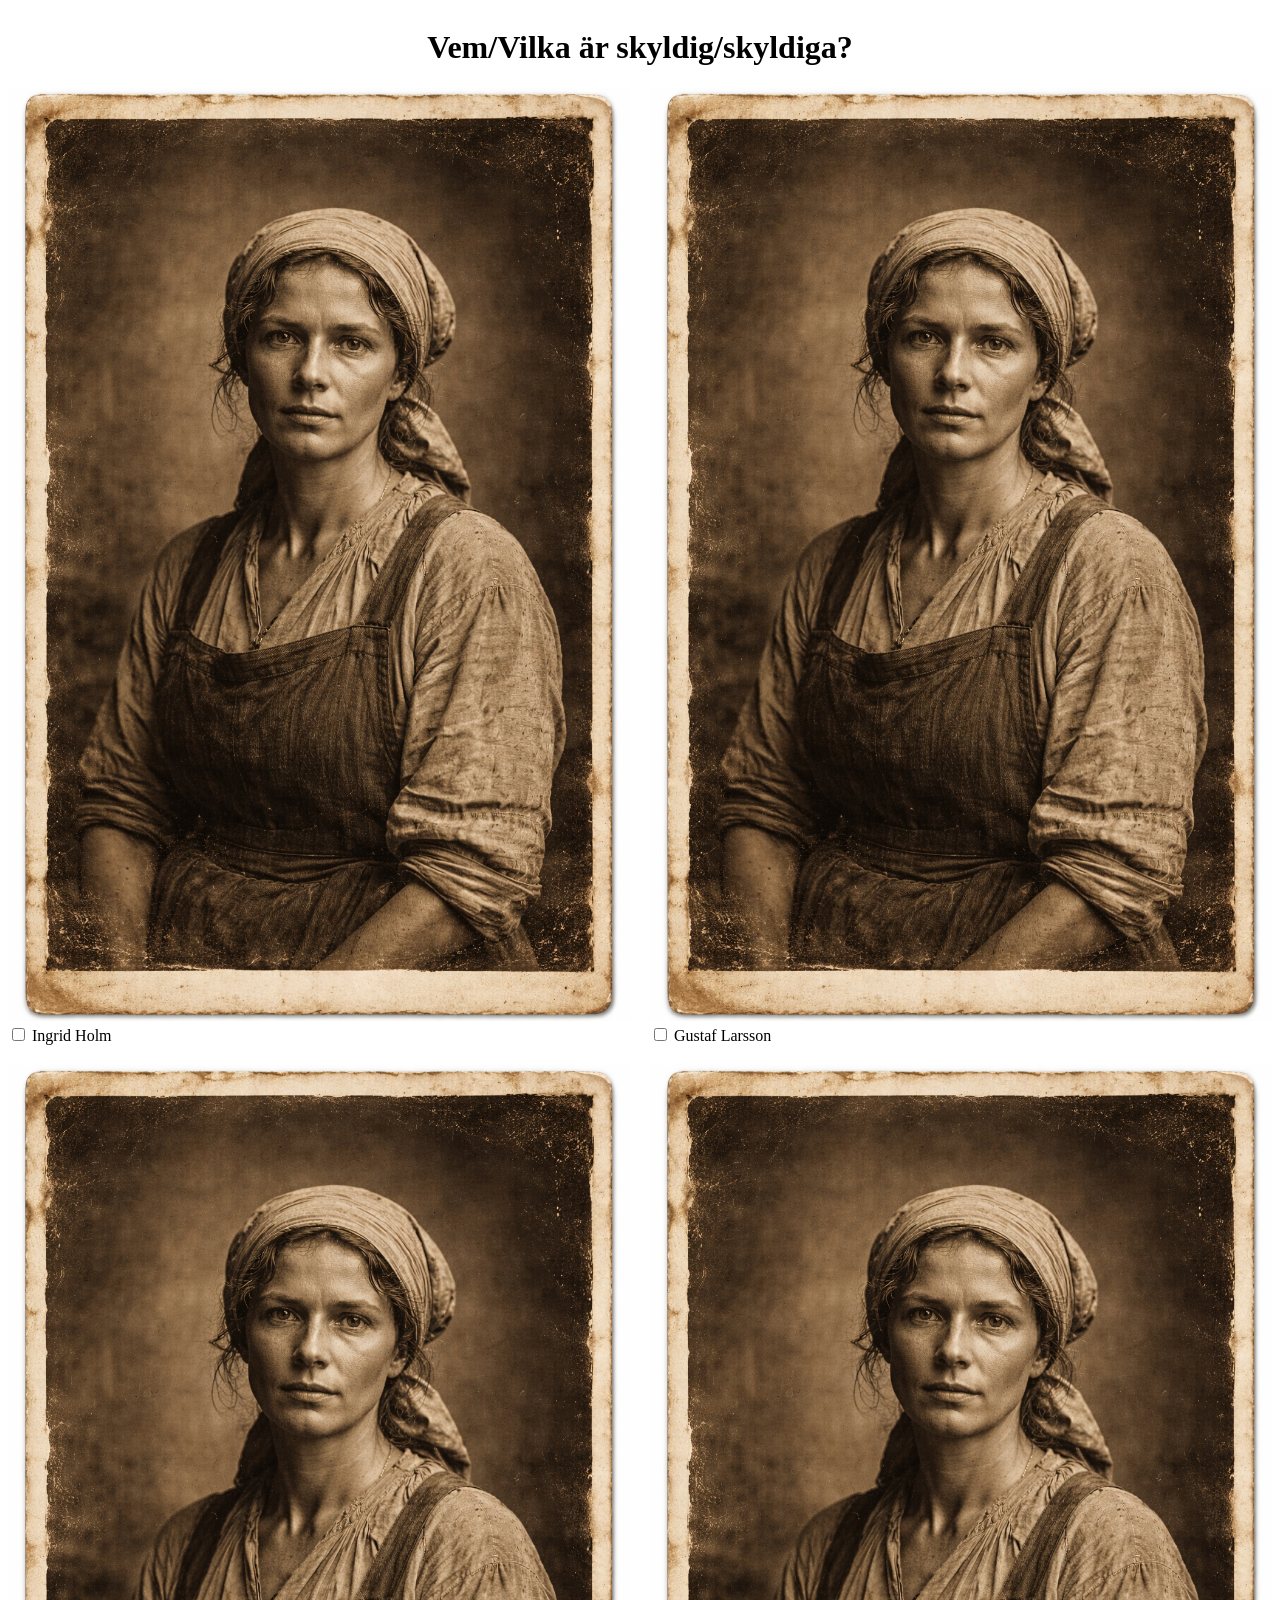
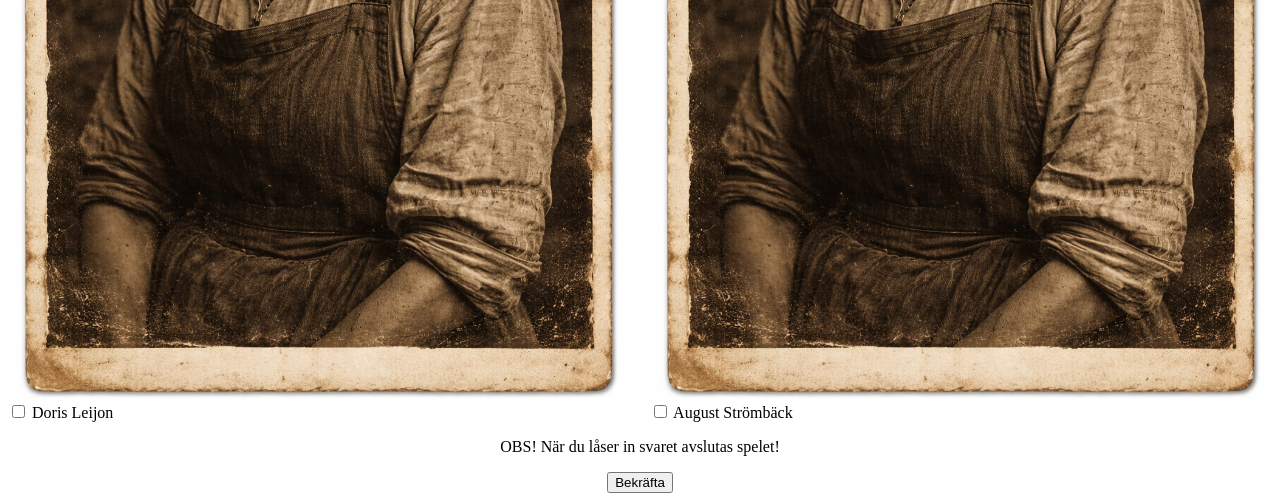
==== ending/ending.html @ d4db7d92 "Struktur för spelets avslutning Struktur för spelets avslutning" ====
<!DOCTYPE html>
<html lang="en">

<head>
    <meta charset="UTF-8">
    <meta name="viewport" content="width=device-width, initial-scale=1.0">
    <link rel="stylesheet" href="ending.css">
    <title>Grumliga Affärer - Ange misstänkt</title>
</head>

<body>
    <main>
        <h1>Vem/Vilka är skyldig/skyldiga?</h1>
        <section id="suspects-section">
            <div>
                <label>
                    <img src="../images/ingrid_profilbild.png" alt="Ingrid Holm">
                    <input type="checkbox" value="ingrid"> Ingrid Holm
                </label>
            </div>
            <div>
                <label>
                    <img src="../images/ingrid_profilbild.png" alt="Gustaf Larsson">
                    <input type="checkbox" value="gustaf"> Gustaf Larsson
                </label>
            </div>
            <div>
                <label>
                    <img src="../images/ingrid_profilbild.png" alt="Doris Leijon">
                    <input type="checkbox" value="doris"> Doris Leijon
                </label>
            </div>
            <div>
                <label>
                    <img src="../images/ingrid_profilbild.png" alt="August Strömbäck">
                    <input type="checkbox" value="august"> August Strömbäck
                </label>
            </div>
        </section>
        <p>OBS! När du låser in svaret avslutas spelet!</p>
        <button id="submit-button">Bekräfta</button>
    </main>
    <script src="ending.js"></script>
</body>

</html>
---- ending/ending.css ----
main {
    display: flex;
    flex-direction: column;
    align-items: center;
}

#suspects-section {
    display: grid;
    grid-template-columns: repeat(2, 1fr);
    gap: 20px;
}

img {
    max-width: 100%;
}
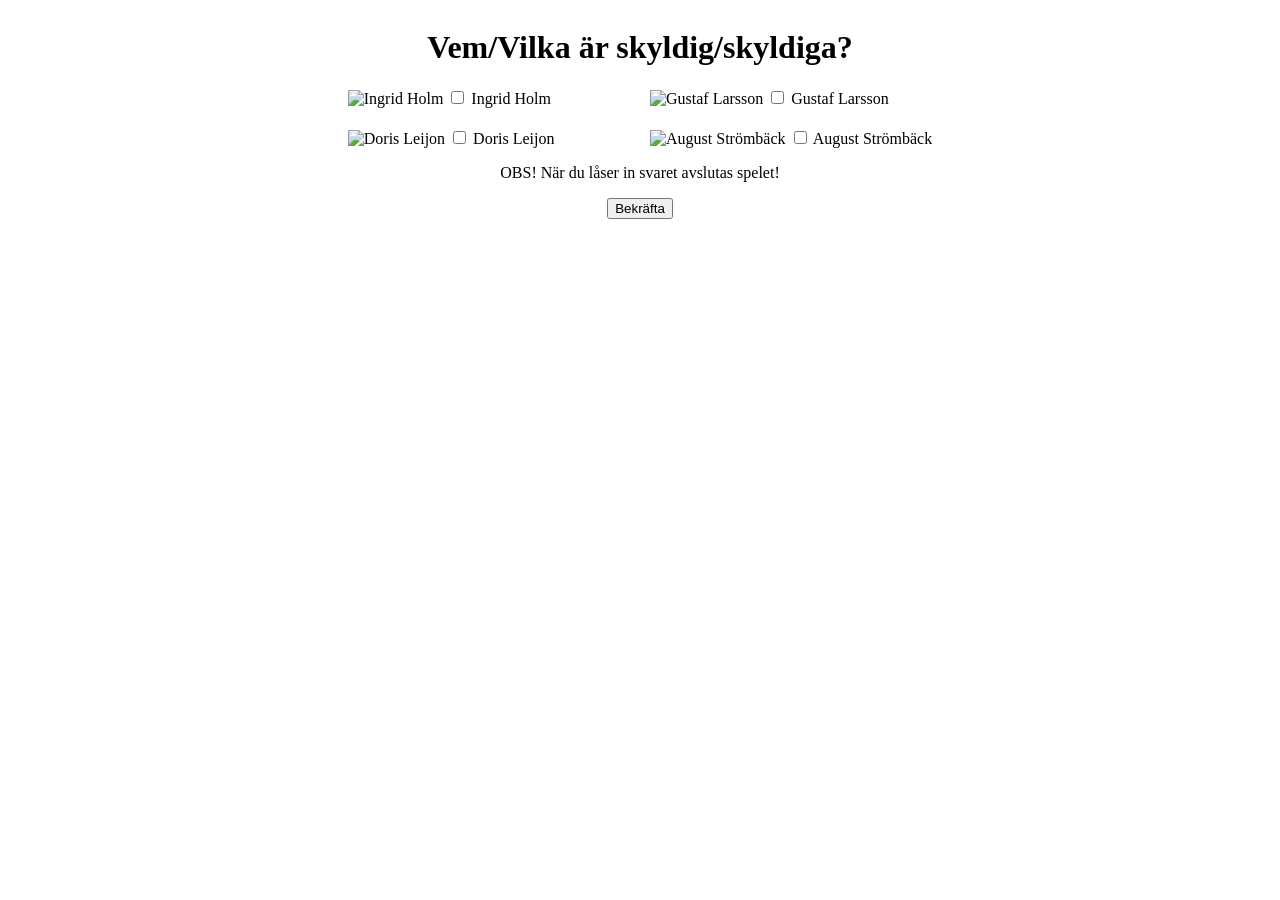
==== commit ad36ac08: "Fonter etc." ====
--- a/ending/ending.html
+++ b/ending/ending.html
@@ -14,25 +14,25 @@
         <section id="suspects-section">
             <div>
                 <label>
-                    <img src="../images/ingrid_profilbild.png" alt="Ingrid Holm">
+                    <img src="../images/Paperdoll/Ingrid.png" alt="Ingrid Holm">
                     <input type="checkbox" value="ingrid"> Ingrid Holm
                 </label>
             </div>
             <div>
                 <label>
-                    <img src="../images/ingrid_profilbild.png" alt="Gustaf Larsson">
+                    <img src="../images/Paperdoll/Ingrid.png" alt="Gustaf Larsson">
                     <input type="checkbox" value="gustaf"> Gustaf Larsson
                 </label>
             </div>
             <div>
                 <label>
-                    <img src="../images/ingrid_profilbild.png" alt="Doris Leijon">
+                    <img src="../images/Paperdoll/Ingrid.png" alt="Doris Leijon">
                     <input type="checkbox" value="doris"> Doris Leijon
                 </label>
             </div>
             <div>
                 <label>
-                    <img src="../images/ingrid_profilbild.png" alt="August Strömbäck">
+                    <img src="../images/Paperdoll/Ingrid.png" alt="August Strömbäck">
                     <input type="checkbox" value="august"> August Strömbäck
                 </label>
             </div>
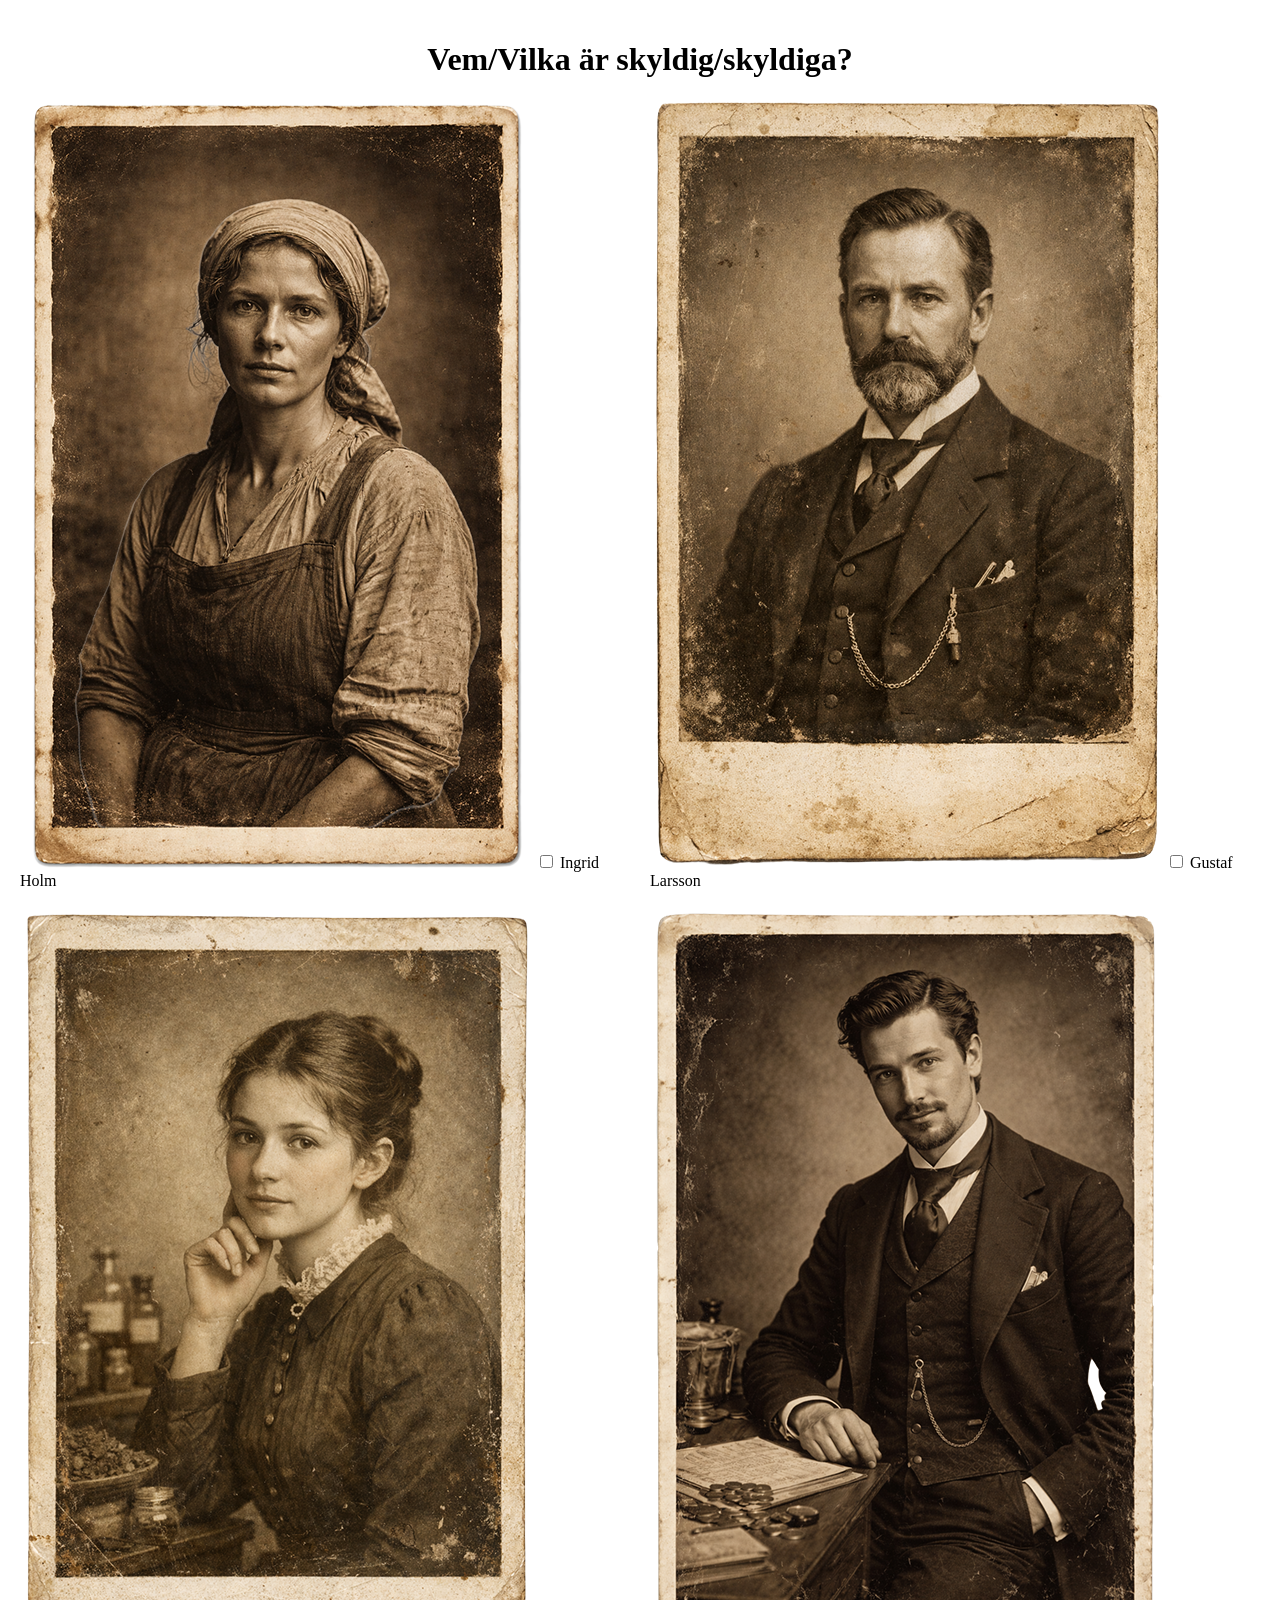
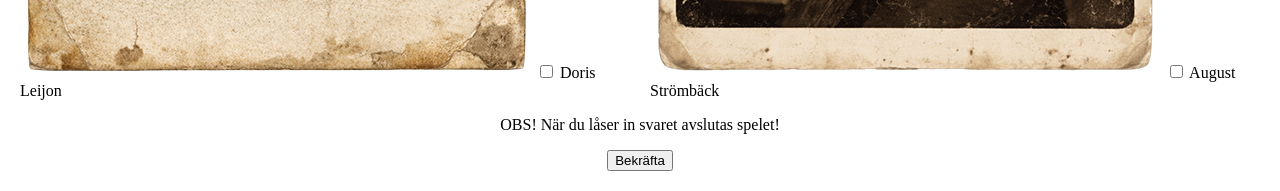
==== commit babe4063: "Image updates" ====
--- a/ending/ending.html
+++ b/ending/ending.html
@@ -14,25 +14,25 @@
         <section id="suspects-section">
             <div>
                 <label>
-                    <img src="../images/Paperdoll/Ingrid.png" alt="Ingrid Holm">
+                    <img src="../images/profiles/ingrid_profilbild.png" alt="Ingrid Holm">
                     <input type="checkbox" value="ingrid"> Ingrid Holm
                 </label>
             </div>
             <div>
                 <label>
-                    <img src="../images/Paperdoll/Ingrid.png" alt="Gustaf Larsson">
+                    <img src="../images/profiles/gustaf_profilbild.png" alt="Gustaf Larsson">
                     <input type="checkbox" value="gustaf"> Gustaf Larsson
                 </label>
             </div>
             <div>
                 <label>
-                    <img src="../images/Paperdoll/Ingrid.png" alt="Doris Leijon">
+                    <img src="../images/profiles/doris_profilbild.png" alt="Doris Leijon">
                     <input type="checkbox" value="doris"> Doris Leijon
                 </label>
             </div>
             <div>
                 <label>
-                    <img src="../images/Paperdoll/Ingrid.png" alt="August Strömbäck">
+                    <img src="../images/profiles/august_profilbild.png" alt="August Strömbäck">
                     <input type="checkbox" value="august"> August Strömbäck
                 </label>
             </div>
--- a/ending/ending.css
+++ b/ending/ending.css
@@ -1,4 +1,13 @@
+body {
+    background-image: url(https://texturelabs.org/wp-content/uploads/Texturelabs_Paper_125S.jpg);
+    background-size: cover;
+    background-position: center;
+    font-family: "Baskerville", serif;
+    margin: 0;
+}
+
 main {
+    padding: 20px;
     display: flex;
     flex-direction: column;
     align-items: center;
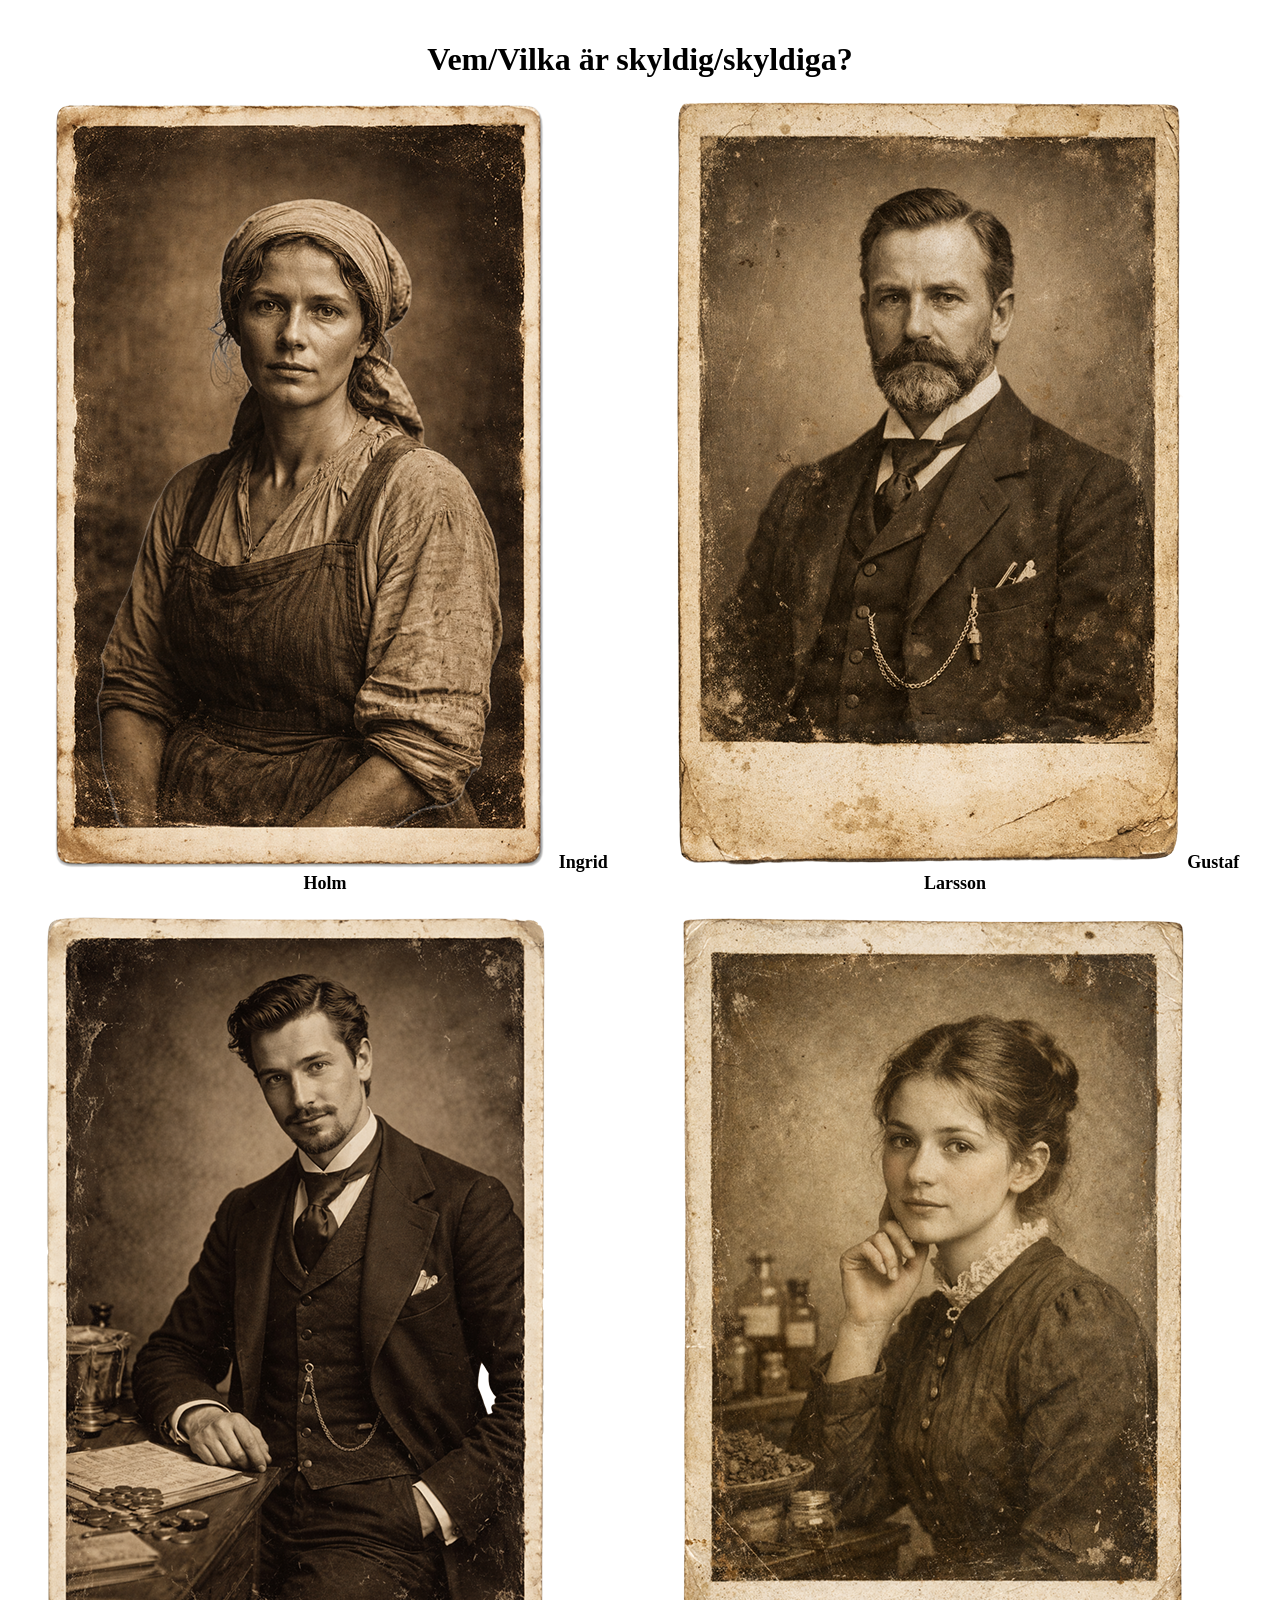
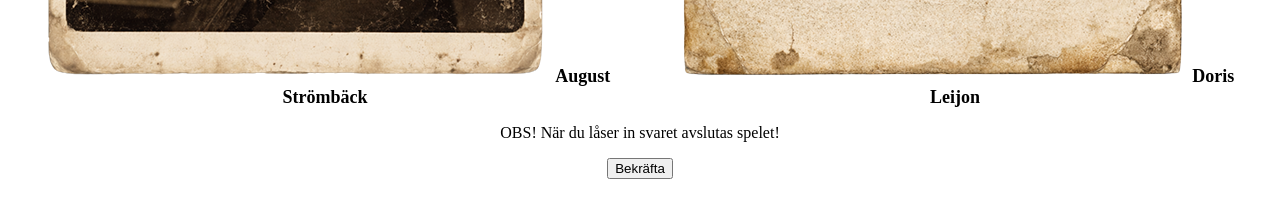
==== commit f386a2a5: "Ending Ending and conclusion-design" ====
--- a/ending/ending.html
+++ b/ending/ending.html
@@ -26,20 +26,32 @@
             </div>
             <div>
                 <label>
-                    <img src="../images/profiles/doris_profilbild.png" alt="Doris Leijon">
-                    <input type="checkbox" value="doris"> Doris Leijon
+                    <img src="../images/profiles/august_profilbild.png" alt="August Strömbäck">
+                    <input type="checkbox" value="august"> August Strömbäck
                 </label>
             </div>
             <div>
                 <label>
-                    <img src="../images/profiles/august_profilbild.png" alt="August Strömbäck">
-                    <input type="checkbox" value="august"> August Strömbäck
+                    <img src="../images/profiles/doris_profilbild.png" alt="Doris Leijon">
+                    <input type="checkbox" value="doris"> Doris Leijon
                 </label>
             </div>
         </section>
         <p>OBS! När du låser in svaret avslutas spelet!</p>
         <button id="submit-button">Bekräfta</button>
     </main>
+    <section id="answer-section">
+        <h1>Du hade ${rätt/fel/delvis rätt}!</h1>
+        <p>Du angav ${namn} och ${namn} som skyldiga.</p>
+        <p>De skyldiga var <b>Gustaf</b> och <b>August</b>.</p>
+        <p>Lorem ipsum dolor sit amet, consectetur adipiscing elit, sed do eiusmod tempor incididunt ut labore et dolore
+            magna aliqua. Ut enim ad minim veniam, quis nostrud exercitation ullamco laboris nisi ut aliquip ex ea
+            commodo consequat. Duis aute irure dolor in reprehenderit in voluptate velit esse cillum dolore eu fugiat
+            nulla pariatur. Excepteur sint occaecat cupidatat non proident, sunt in culpa qui officia deserunt mollit
+            anim id est laborum.</p>
+        <h2>Tack!</h2>
+        <p>Tack för att du ville ta del av vårt spel "Grumliga Affärer", vi hoppas att du fann det underhållande.</p>
+    </section>
     <script src="ending.js"></script>
 </body>
 
--- a/ending/ending.css
+++ b/ending/ending.css
@@ -1,6 +1,7 @@
 body {
     background-image: url(https://texturelabs.org/wp-content/uploads/Texturelabs_Paper_125S.jpg);
     background-size: cover;
+    background-repeat: no-repeat;
     background-position: center;
     font-family: "Baskerville", serif;
     margin: 0;
@@ -21,4 +22,70 @@
 
 img {
     max-width: 100%;
+}
+
+label {
+    font-size: 18px;
+    font-weight: bold;
+    text-align: center;
+}
+
+#suspects-section input[type="checkbox"] {
+    display: none;
+}
+
+#suspects-section div label {
+    position: relative;
+    /* Krävs för att overlayen ska hamna rätt */
+    display: block;
+    cursor: pointer;
+}
+
+/* Skapa overlay-lagret */
+label:has(input:checked)::after {
+    content: "SKYLDIG";
+    position: absolute;
+    top: 50%;
+    left: 50%;
+    transform: translate(-50%, -50%) rotate(-15deg);
+    color: #ff0000;
+    font-size: 1.5rem;
+    font-weight: bold;
+    border: 3px solid #ff0000;
+    padding: 5px 10px;
+    background-color: rgba(0, 0, 0, 0.2);
+    pointer-events: none;
+    /* Gör att man fortfarande kan klicka "igenom" texten */
+}
+
+label:has(input:checked) img {
+    filter: grayscale(1) brightness(0.5);
+}
+
+#answer-section {
+    display: none;
+    padding-left: 20px;
+    padding-right: 20px;
+    padding-top: 20px;
+    padding-bottom: 400px;
+    margin: 0 auto;
+    height: 100dvh;
+    text-align: center;
+    animation: fadeIn 0.8s ease-in-out;
+}
+
+@keyframes fadeIn {
+    from {
+        opacity: 0;
+        transform: translateY(20px);
+    }
+
+    to {
+        opacity: 1;
+        transform: translateY(0);
+    }
+}
+
+.story-explanation {
+    text-align: left;
 }
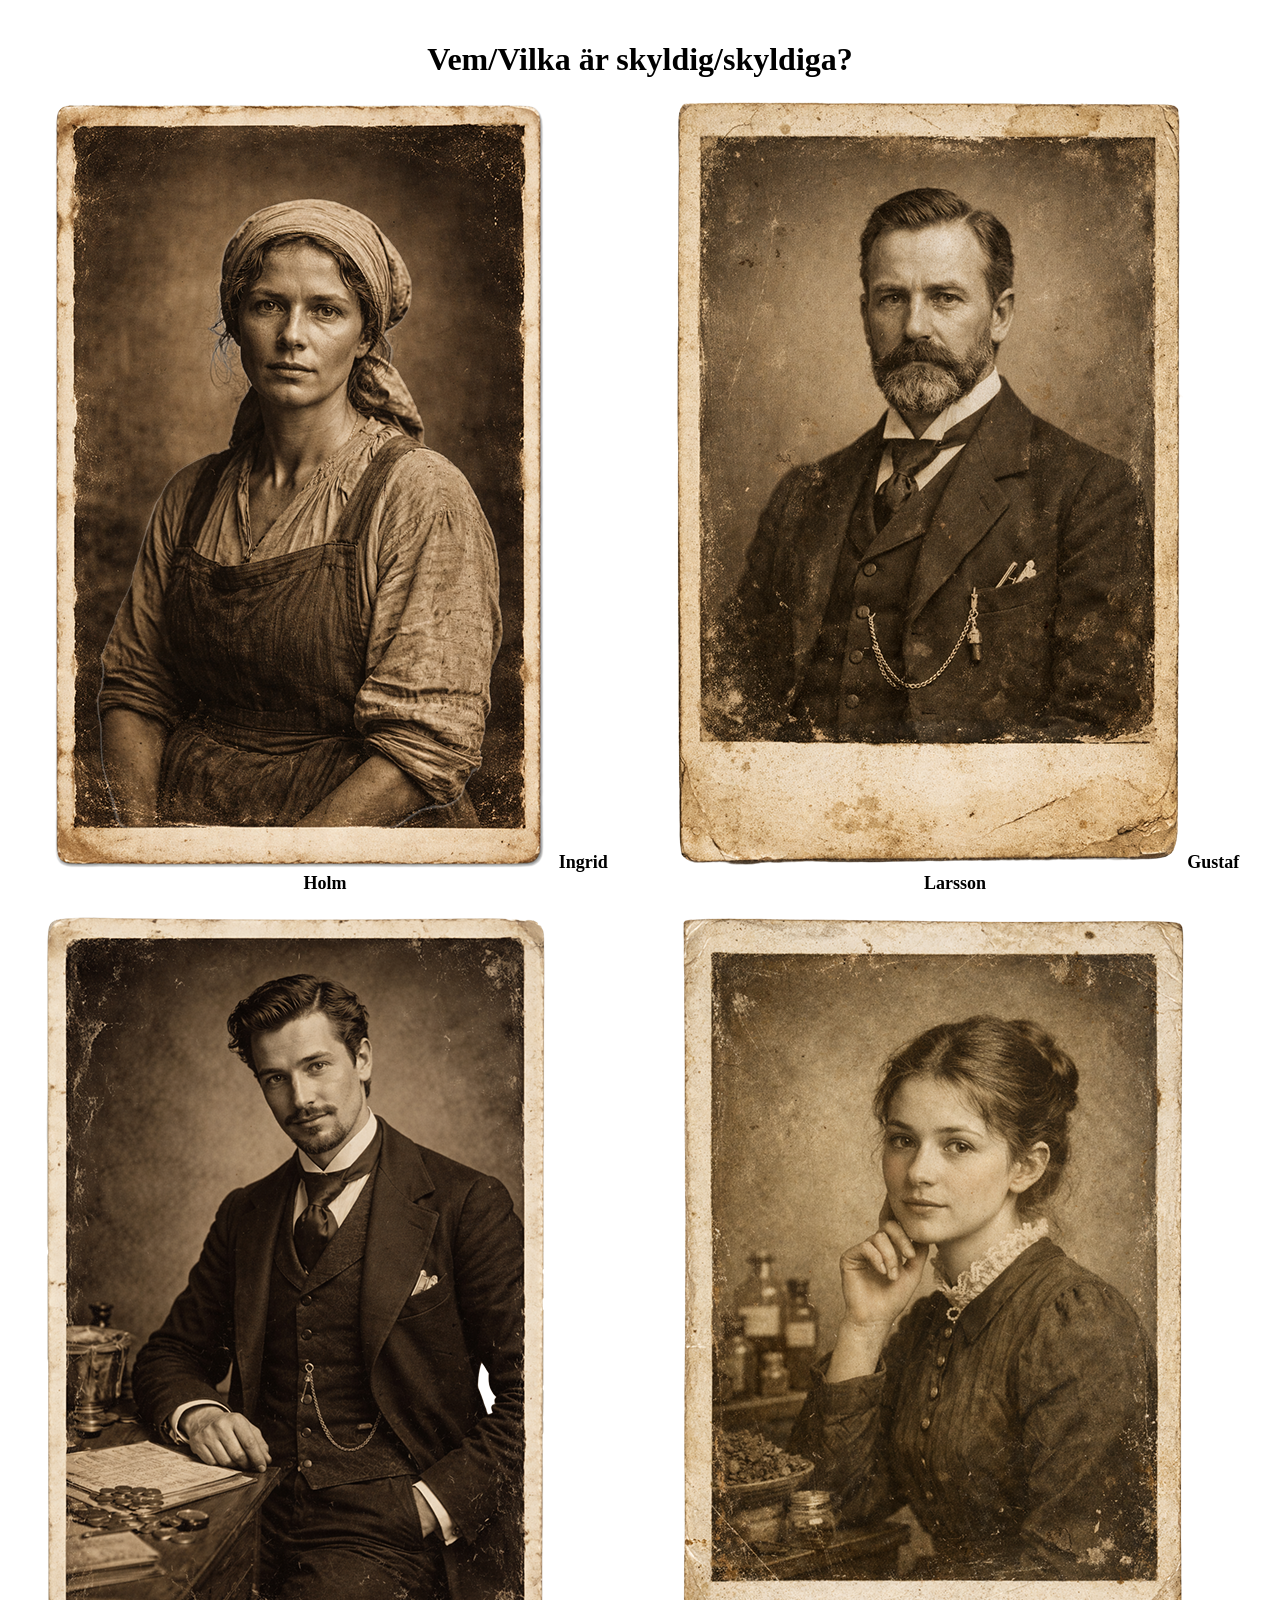
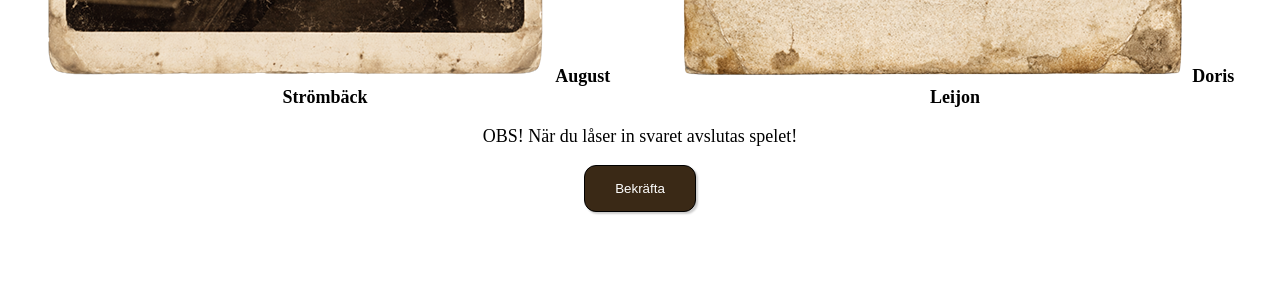
==== commit 2f20e6b8: "Design changes" ====
--- a/ending/ending.html
+++ b/ending/ending.html
@@ -50,7 +50,8 @@
             nulla pariatur. Excepteur sint occaecat cupidatat non proident, sunt in culpa qui officia deserunt mollit
             anim id est laborum.</p>
         <h2>Tack!</h2>
-        <p>Tack för att du ville ta del av vårt spel "Grumliga Affärer", vi hoppas att du fann det underhållande.</p>
+        <p>Tack för att du ville ta del av vårt spel "Grumliga Affärer", vi hoppas att du fann det
+            underhållande.</p>
     </section>
     <script src="ending.js"></script>
 </body>
--- a/ending/ending.css
+++ b/ending/ending.css
@@ -1,7 +1,7 @@
 body {
     background-image: url(https://texturelabs.org/wp-content/uploads/Texturelabs_Paper_125S.jpg);
     background-size: cover;
-    background-repeat: no-repeat;
+    /* background-repeat: no-repeat; */
     background-position: center;
     font-family: "Baskerville", serif;
     margin: 0;
@@ -12,6 +12,10 @@
     display: flex;
     flex-direction: column;
     align-items: center;
+}
+
+p {
+    font-size: 18px;
 }
 
 #suspects-section {
@@ -55,11 +59,20 @@
     padding: 5px 10px;
     background-color: rgba(0, 0, 0, 0.2);
     pointer-events: none;
-    /* Gör att man fortfarande kan klicka "igenom" texten */
 }
 
 label:has(input:checked) img {
     filter: grayscale(1) brightness(0.5);
+}
+
+button {
+    padding: 15px 30px 15px 30px;
+    background-color: #3a2916;
+    color: #ffffff;
+    border: 1px solid black;
+    border-radius: 12px;
+    box-shadow: 2px 2px 2px rgba(0, 0, 0, 0.2);
+    margin-bottom: 50px;
 }
 
 #answer-section {
@@ -67,9 +80,8 @@
     padding-left: 20px;
     padding-right: 20px;
     padding-top: 20px;
-    padding-bottom: 400px;
+    padding-bottom: 50px;
     margin: 0 auto;
-    height: 100dvh;
     text-align: center;
     animation: fadeIn 0.8s ease-in-out;
 }
